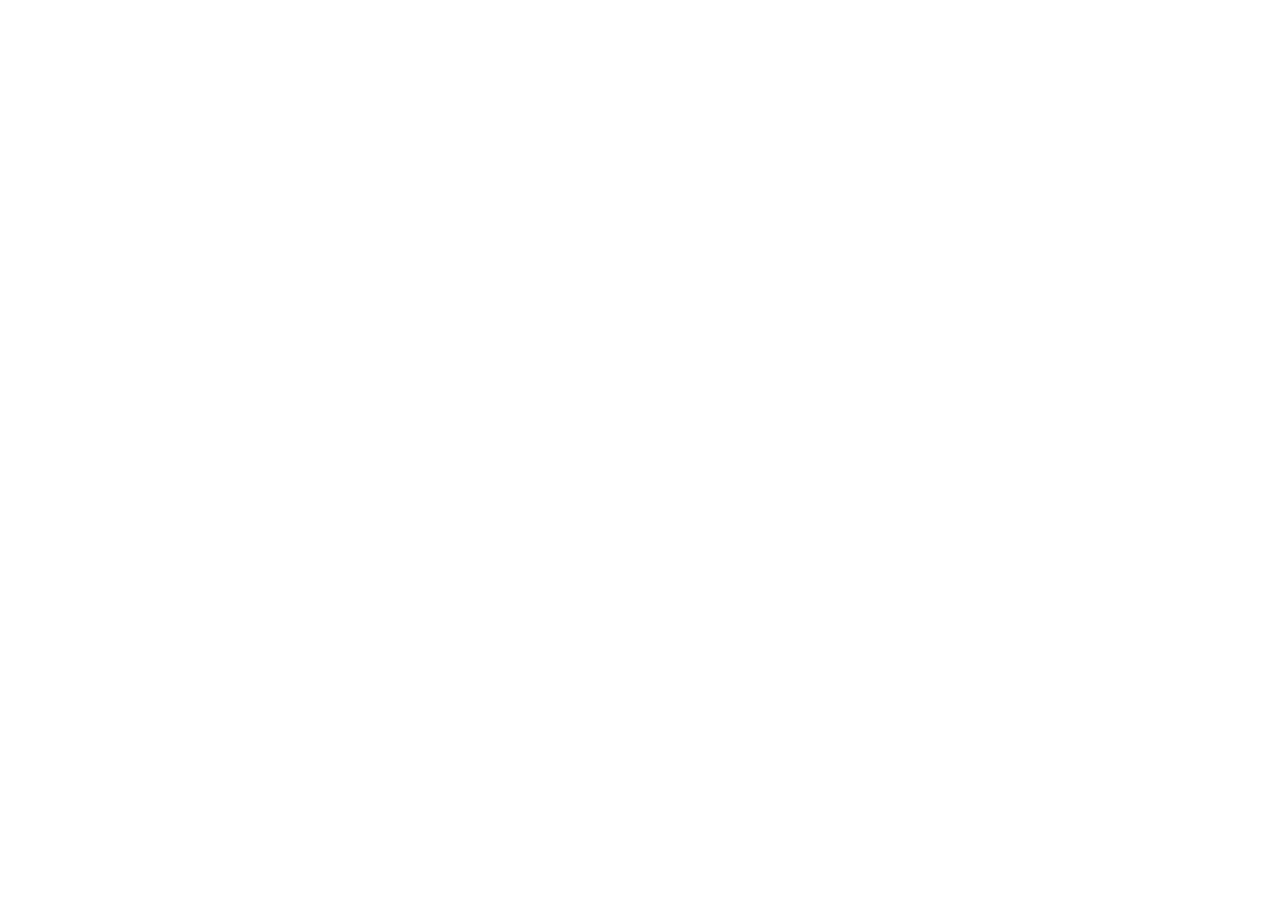
==== index.html @ d5ebf21d "Add files via upload" ====
<!DOCTYPE html>
<html lang="en">
   <head>
      <meta charset="UTF-8" />
      <link rel="icon" type="image/svg+xml" href="/vite.svg" />
      <meta name="viewport" content="width=device-width, initial-scale=1.0" />
      <title>Vite + React</title>
     <script type="module" crossorigin src="/assets/index-BK-1OFyp.js"></script>
     <link rel="stylesheet" crossorigin href="/assets/index-Bt0WFVrI.css">
   </head>
   <body>
      <div id="root"></div>
   </body>
</html>
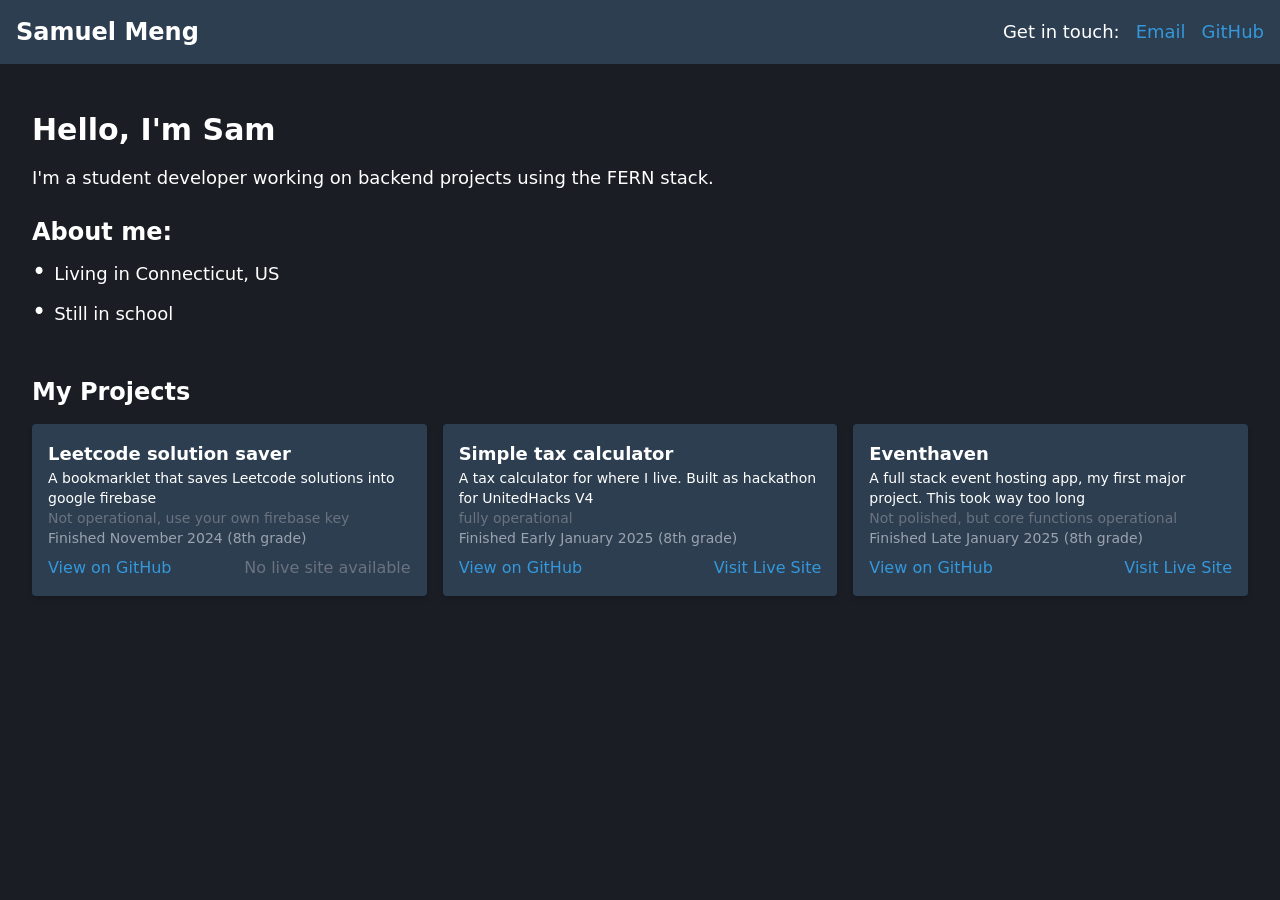
==== commit aabb6bdf: "Update index.html" ====
--- a/index.html
+++ b/index.html
@@ -5,8 +5,8 @@
       <link rel="icon" type="image/svg+xml" href="/vite.svg" />
       <meta name="viewport" content="width=device-width, initial-scale=1.0" />
       <title>Vite + React</title>
-     <script type="module" crossorigin src="/assets/index-BK-1OFyp.js"></script>
-     <link rel="stylesheet" crossorigin href="/assets/index-Bt0WFVrI.css">
+     <script type="module" crossorigin src="/script.js"></script>
+     <link rel="stylesheet" crossorigin href="/style.css">
    </head>
    <body>
       <div id="root"></div>
--- a/style.css
+++ b/style.css
@@ -0,0 +1 @@
+*,:before,:after{box-sizing:border-box;border-width:0;border-style:solid;border-color:#e5e7eb}:before,:after{--tw-content: ""}html,:host{line-height:1.5;-webkit-text-size-adjust:100%;-moz-tab-size:4;-o-tab-size:4;tab-size:4;font-family:ui-sans-serif,system-ui,sans-serif,"Apple Color Emoji","Segoe UI Emoji",Segoe UI Symbol,"Noto Color Emoji";font-feature-settings:normal;font-variation-settings:normal;-webkit-tap-highlight-color:transparent}body{margin:0;line-height:inherit}hr{height:0;color:inherit;border-top-width:1px}abbr:where([title]){-webkit-text-decoration:underline dotted;text-decoration:underline dotted}h1,h2,h3,h4,h5,h6{font-size:inherit;font-weight:inherit}a{color:inherit;text-decoration:inherit}b,strong{font-weight:bolder}code,kbd,samp,pre{font-family:ui-monospace,SFMono-Regular,Menlo,Monaco,Consolas,Liberation Mono,Courier New,monospace;font-feature-settings:normal;font-variation-settings:normal;font-size:1em}small{font-size:80%}sub,sup{font-size:75%;line-height:0;position:relative;vertical-align:baseline}sub{bottom:-.25em}sup{top:-.5em}table{text-indent:0;border-color:inherit;border-collapse:collapse}button,input,optgroup,select,textarea{font-family:inherit;font-feature-settings:inherit;font-variation-settings:inherit;font-size:100%;font-weight:inherit;line-height:inherit;color:inherit;margin:0;padding:0}button,select{text-transform:none}button,[type=button],[type=reset],[type=submit]{-webkit-appearance:button;background-color:transparent;background-image:none}:-moz-focusring{outline:auto}:-moz-ui-invalid{box-shadow:none}progress{vertical-align:baseline}::-webkit-inner-spin-button,::-webkit-outer-spin-button{height:auto}[type=search]{-webkit-appearance:textfield;outline-offset:-2px}::-webkit-search-decoration{-webkit-appearance:none}::-webkit-file-upload-button{-webkit-appearance:button;font:inherit}summary{display:list-item}blockquote,dl,dd,h1,h2,h3,h4,h5,h6,hr,figure,p,pre{margin:0}fieldset{margin:0;padding:0}legend{padding:0}ol,ul,menu{list-style:none;margin:0;padding:0}dialog{padding:0}textarea{resize:vertical}input::-moz-placeholder,textarea::-moz-placeholder{opacity:1;color:#9ca3af}input::placeholder,textarea::placeholder{opacity:1;color:#9ca3af}button,[role=button]{cursor:pointer}:disabled{cursor:default}img,svg,video,canvas,audio,iframe,embed,object{display:block;vertical-align:middle}img,video{max-width:100%;height:auto}[hidden]{display:none}*,:before,:after{--tw-border-spacing-x: 0;--tw-border-spacing-y: 0;--tw-translate-x: 0;--tw-translate-y: 0;--tw-rotate: 0;--tw-skew-x: 0;--tw-skew-y: 0;--tw-scale-x: 1;--tw-scale-y: 1;--tw-pan-x: ;--tw-pan-y: ;--tw-pinch-zoom: ;--tw-scroll-snap-strictness: proximity;--tw-gradient-from-position: ;--tw-gradient-via-position: ;--tw-gradient-to-position: ;--tw-ordinal: ;--tw-slashed-zero: ;--tw-numeric-figure: ;--tw-numeric-spacing: ;--tw-numeric-fraction: ;--tw-ring-inset: ;--tw-ring-offset-width: 0px;--tw-ring-offset-color: #fff;--tw-ring-color: rgb(59 130 246 / .5);--tw-ring-offset-shadow: 0 0 #0000;--tw-ring-shadow: 0 0 #0000;--tw-shadow: 0 0 #0000;--tw-shadow-colored: 0 0 #0000;--tw-blur: ;--tw-brightness: ;--tw-contrast: ;--tw-grayscale: ;--tw-hue-rotate: ;--tw-invert: ;--tw-saturate: ;--tw-sepia: ;--tw-drop-shadow: ;--tw-backdrop-blur: ;--tw-backdrop-brightness: ;--tw-backdrop-contrast: ;--tw-backdrop-grayscale: ;--tw-backdrop-hue-rotate: ;--tw-backdrop-invert: ;--tw-backdrop-opacity: ;--tw-backdrop-saturate: ;--tw-backdrop-sepia: }::backdrop{--tw-border-spacing-x: 0;--tw-border-spacing-y: 0;--tw-translate-x: 0;--tw-translate-y: 0;--tw-rotate: 0;--tw-skew-x: 0;--tw-skew-y: 0;--tw-scale-x: 1;--tw-scale-y: 1;--tw-pan-x: ;--tw-pan-y: ;--tw-pinch-zoom: ;--tw-scroll-snap-strictness: proximity;--tw-gradient-from-position: ;--tw-gradient-via-position: ;--tw-gradient-to-position: ;--tw-ordinal: ;--tw-slashed-zero: ;--tw-numeric-figure: ;--tw-numeric-spacing: ;--tw-numeric-fraction: ;--tw-ring-inset: ;--tw-ring-offset-width: 0px;--tw-ring-offset-color: #fff;--tw-ring-color: rgb(59 130 246 / .5);--tw-ring-offset-shadow: 0 0 #0000;--tw-ring-shadow: 0 0 #0000;--tw-shadow: 0 0 #0000;--tw-shadow-colored: 0 0 #0000;--tw-blur: ;--tw-brightness: ;--tw-contrast: ;--tw-grayscale: ;--tw-hue-rotate: ;--tw-invert: ;--tw-saturate: ;--tw-sepia: ;--tw-drop-shadow: ;--tw-backdrop-blur: ;--tw-backdrop-brightness: ;--tw-backdrop-contrast: ;--tw-backdrop-grayscale: ;--tw-backdrop-hue-rotate: ;--tw-backdrop-invert: ;--tw-backdrop-opacity: ;--tw-backdrop-saturate: ;--tw-backdrop-sepia: }.m-0{margin:0}.mx-auto{margin-left:auto;margin-right:auto}.mb-12{margin-bottom:3rem}.mb-2{margin-bottom:.5rem}.mb-4{margin-bottom:1rem}.ml-4{margin-left:1rem}.mr-2{margin-right:.5rem}.mr-4{margin-right:1rem}.mt-2{margin-top:.5rem}.block{display:block}.flex{display:flex}.grid{display:grid}.min-h-screen{min-height:100vh}.max-w-7xl{max-width:80rem}.list-none{list-style-type:none}.grid-cols-1{grid-template-columns:repeat(1,minmax(0,1fr))}.items-center{align-items:center}.justify-between{justify-content:space-between}.gap-4{gap:1rem}.rounded{border-radius:.25rem}.bg-\[\#1a1d23\]{--tw-bg-opacity: 1;background-color:rgb(26 29 35 / var(--tw-bg-opacity))}.bg-\[\#2c3e50\]{--tw-bg-opacity: 1;background-color:rgb(44 62 80 / var(--tw-bg-opacity))}.p-0{padding:0}.p-4{padding:1rem}.px-4{padding-left:1rem;padding-right:1rem}.py-12{padding-top:3rem;padding-bottom:3rem}.text-2xl{font-size:1.5rem;line-height:2rem}.text-3xl{font-size:1.875rem;line-height:2.25rem}.text-lg{font-size:1.125rem;line-height:1.75rem}.text-sm{font-size:.875rem;line-height:1.25rem}.font-bold{font-weight:700}.font-semibold{font-weight:600}.text-\[\#3498db\]{--tw-text-opacity: 1;color:rgb(52 152 219 / var(--tw-text-opacity))}.text-\[\#ffffff\]{--tw-text-opacity: 1;color:rgb(255 255 255 / var(--tw-text-opacity))}.text-gray-400{--tw-text-opacity: 1;color:rgb(156 163 175 / var(--tw-text-opacity))}.text-gray-500{--tw-text-opacity: 1;color:rgb(107 114 128 / var(--tw-text-opacity))}.text-white{--tw-text-opacity: 1;color:rgb(255 255 255 / var(--tw-text-opacity))}.shadow-md{--tw-shadow: 0 4px 6px -1px rgb(0 0 0 / .1), 0 2px 4px -2px rgb(0 0 0 / .1);--tw-shadow-colored: 0 4px 6px -1px var(--tw-shadow-color), 0 2px 4px -2px var(--tw-shadow-color);box-shadow:var(--tw-ring-offset-shadow, 0 0 #0000),var(--tw-ring-shadow, 0 0 #0000),var(--tw-shadow)}.transition-transform{transition-property:transform;transition-timing-function:cubic-bezier(.4,0,.2,1);transition-duration:.15s}.duration-200{transition-duration:.2s}.hover\:scale-105:hover{--tw-scale-x: 1.05;--tw-scale-y: 1.05;transform:translate(var(--tw-translate-x),var(--tw-translate-y)) rotate(var(--tw-rotate)) skew(var(--tw-skew-x)) skewY(var(--tw-skew-y)) scaleX(var(--tw-scale-x)) scaleY(var(--tw-scale-y))}.hover\:text-\[\#3498db\]:hover{--tw-text-opacity: 1;color:rgb(52 152 219 / var(--tw-text-opacity))}@media (min-width: 640px){.sm\:px-6{padding-left:1.5rem;padding-right:1.5rem}}@media (min-width: 768px){.md\:grid-cols-2{grid-template-columns:repeat(2,minmax(0,1fr))}}@media (min-width: 1024px){.lg\:grid-cols-3{grid-template-columns:repeat(3,minmax(0,1fr))}.lg\:px-8{padding-left:2rem;padding-right:2rem}}@media (prefers-color-scheme: dark){.dark\:hover\:text-\[\#3498db\]:hover{--tw-text-opacity: 1;color:rgb(52 152 219 / var(--tw-text-opacity))}}
